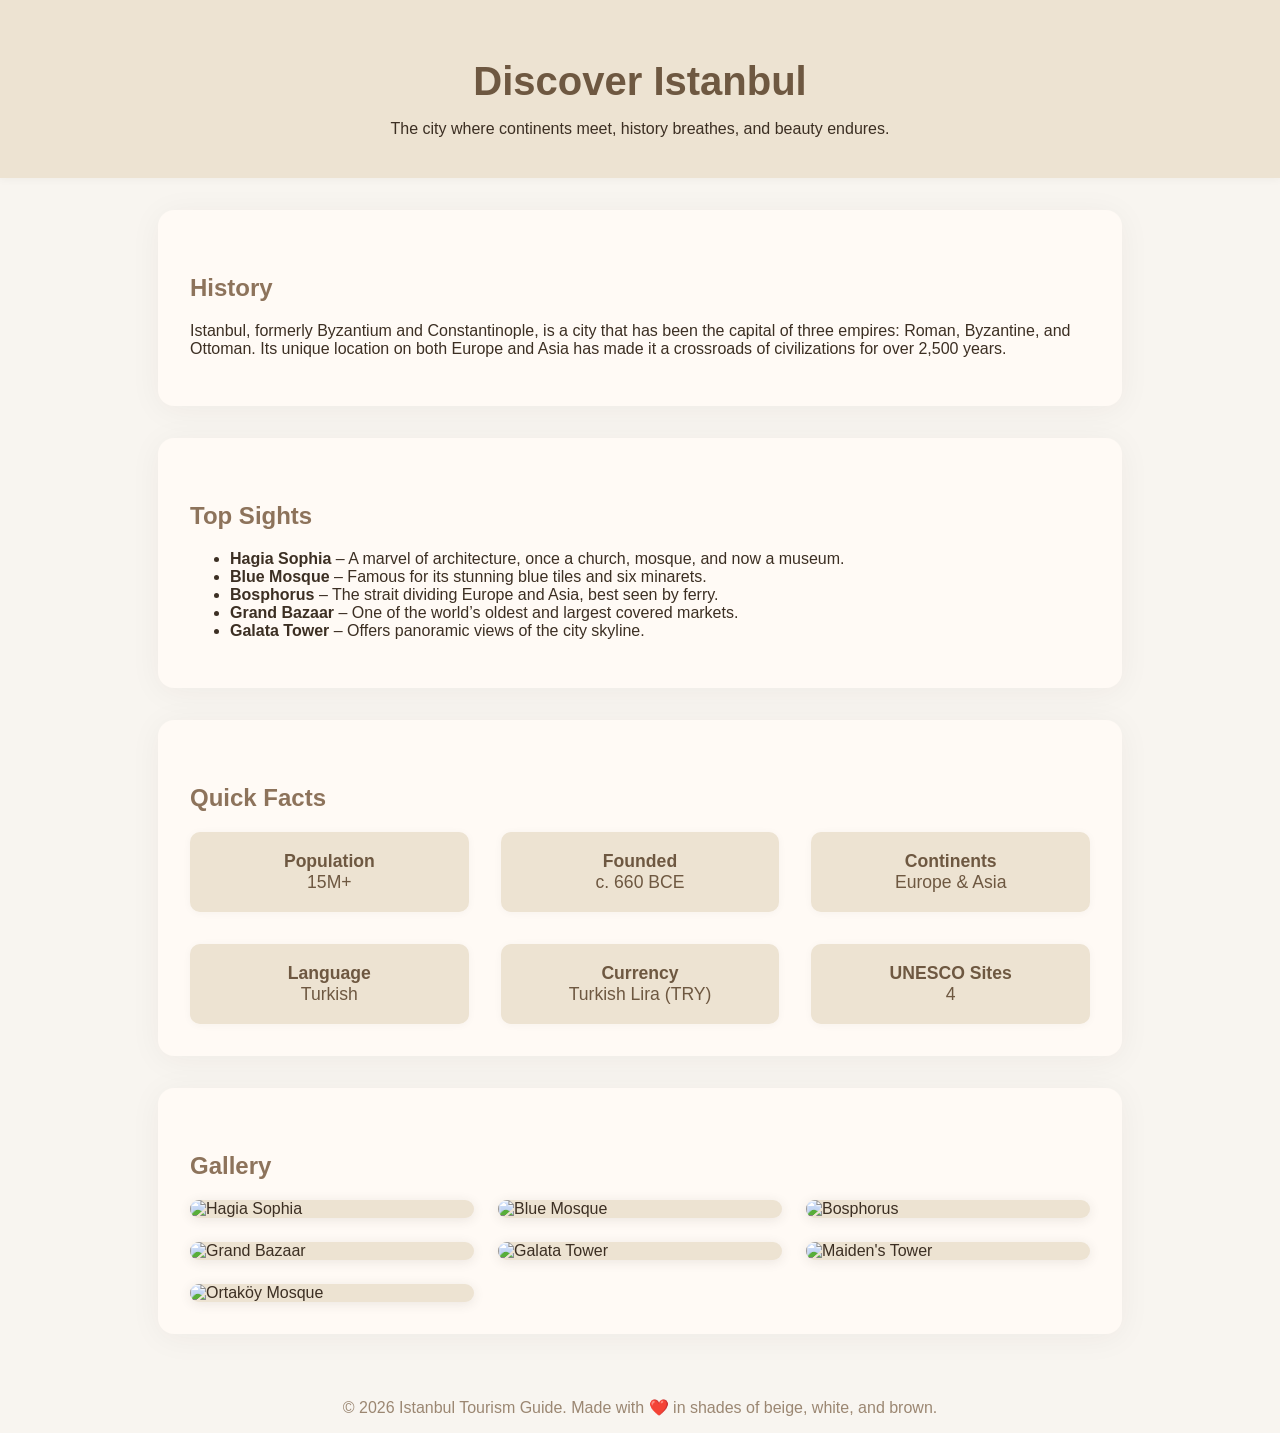
==== index.html @ f45b3704 "Gloamy's first project" ====
<!DOCTYPE html>
<html lang="en">
<head>
  <meta charset="UTF-8">
  <meta name="viewport" content="width=device-width, initial-scale=1.0">
  <title>Istanbul Tourism</title>
  <link rel="stylesheet" href="style.css">
</head>
<body>
  <header>
    <h1>Discover Istanbul</h1>
    <p>The city where continents meet, history breathes, and beauty endures.</p>
  </header>
  <section>
    <h2>History</h2>
    <p>Istanbul, formerly Byzantium and Constantinople, is a city that has been the capital of three empires: Roman, Byzantine, and Ottoman. Its unique location on both Europe and Asia has made it a crossroads of civilizations for over 2,500 years.</p>
  </section>
  <section>
    <h2>Top Sights</h2>
    <ul>
      <li><b>Hagia Sophia</b> – A marvel of architecture, once a church, mosque, and now a museum.</li>
      <li><b>Blue Mosque</b> – Famous for its stunning blue tiles and six minarets.</li>
      <li><b>Bosphorus</b> – The strait dividing Europe and Asia, best seen by ferry.</li>
      <li><b>Grand Bazaar</b> – One of the world’s oldest and largest covered markets.</li>
      <li><b>Galata Tower</b> – Offers panoramic views of the city skyline.</li>
    </ul>
  </section>
  <section>
    <h2>Quick Facts</h2>
    <div class="quick-facts">
      <div class="quick-fact"><b>Population</b><br>15M+</div>
      <div class="quick-fact"><b>Founded</b><br>c. 660 BCE</div>
      <div class="quick-fact"><b>Continents</b><br>Europe & Asia</div>
      <div class="quick-fact"><b>Language</b><br>Turkish</div>
      <div class="quick-fact"><b>Currency</b><br>Turkish Lira (TRY)</div>
      <div class="quick-fact"><b>UNESCO Sites</b><br>4</div>
    </div>
  </section>
  <section>
    <h2>Gallery</h2>
    <div class="gallery">
      <img src="https://images.unsplash.com/photo-1506744038136-46273834b3fb?auto=format&fit=crop&w=600&q=80" alt="Hagia Sophia">
      <img src="https://images.unsplash.com/photo-1464983953574-0892a716854b?auto=format&fit=crop&w=600&q=80" alt="Blue Mosque">
      <img src="https://images.unsplash.com/photo-1512453979798-5ea266f8880c?auto=format&fit=crop&w=600&q=80" alt="Bosphorus">
      <img src="https://images.unsplash.com/photo-1501594907352-04cda38ebc29?auto=format&fit=crop&w=600&q=80" alt="Grand Bazaar">
      <img src="https://images.unsplash.com/photo-1465101046530-73398c7f28ca?auto=format&fit=crop&w=600&q=80" alt="Galata Tower">
      <img src="https://images.unsplash.com/photo-1524492449090-1a064cec1dfa?auto=format&fit=crop&w=600&q=80" alt="Maiden's Tower">
      <img src="https://images.unsplash.com/photo-1467269204594-9661b134dd2b?auto=format&fit=crop&w=600&q=80" alt="Ortaköy Mosque">
    </div>
  </section>
  <footer>
    &copy; 2026 Istanbul Tourism Guide. Made with ❤️ in shades of beige, white, and brown.
  </footer>
</body>
</html>
---- style.css ----
body {
  background: #f8f5f0;
  color: #3c2f23;
  font-family: 'Segoe UI', 'Helvetica Neue', Arial, sans-serif;
  margin: 0;
  padding: 0;
}

header {
  background: #ede3d2;
  padding: 2rem 0 1.5rem 0;
  text-align: center;
  box-shadow: 0 2px 8px rgba(60,47,35,0.04);
}

h1 {
  font-size: 2.5rem;
  color: #6e5841;
  margin-bottom: 0.5rem;
}

h2 {
  color: #8d735b;
  margin-top: 2rem;
}

section {
  max-width: 900px;
  margin: 2rem auto;
  background: #fffaf5;
  border-radius: 16px;
  box-shadow: 0 4px 32px rgba(60,47,35,0.05);
  padding: 2rem;
}

.gallery {
  display: grid;
  grid-template-columns: repeat(auto-fit, minmax(220px, 1fr));
  gap: 1.5rem;
  margin-top: 1rem;
}

.gallery img {
  width: 100%;
  border-radius: 12px;
  box-shadow: 0 2px 12px rgba(60,47,35,0.10);
  background: #ede3d2;
}

footer {
  text-align: center;
  color: #9b8772;
  padding: 2rem 0 1rem 0;
  font-size: 1rem;
}

.quick-facts {
  display: flex;
  flex-wrap: wrap;
  gap: 2rem;
  margin-top: 1rem;
}

.quick-fact {
  background: #ede3d2;
  border-radius: 10px;
  padding: 1.2rem 2rem;
  font-size: 1.1rem;
  color: #6e5841;
  flex: 1 1 160px;
  text-align: center;
  box-shadow: 0 1px 8px rgba(60,47,35,0.04);
}
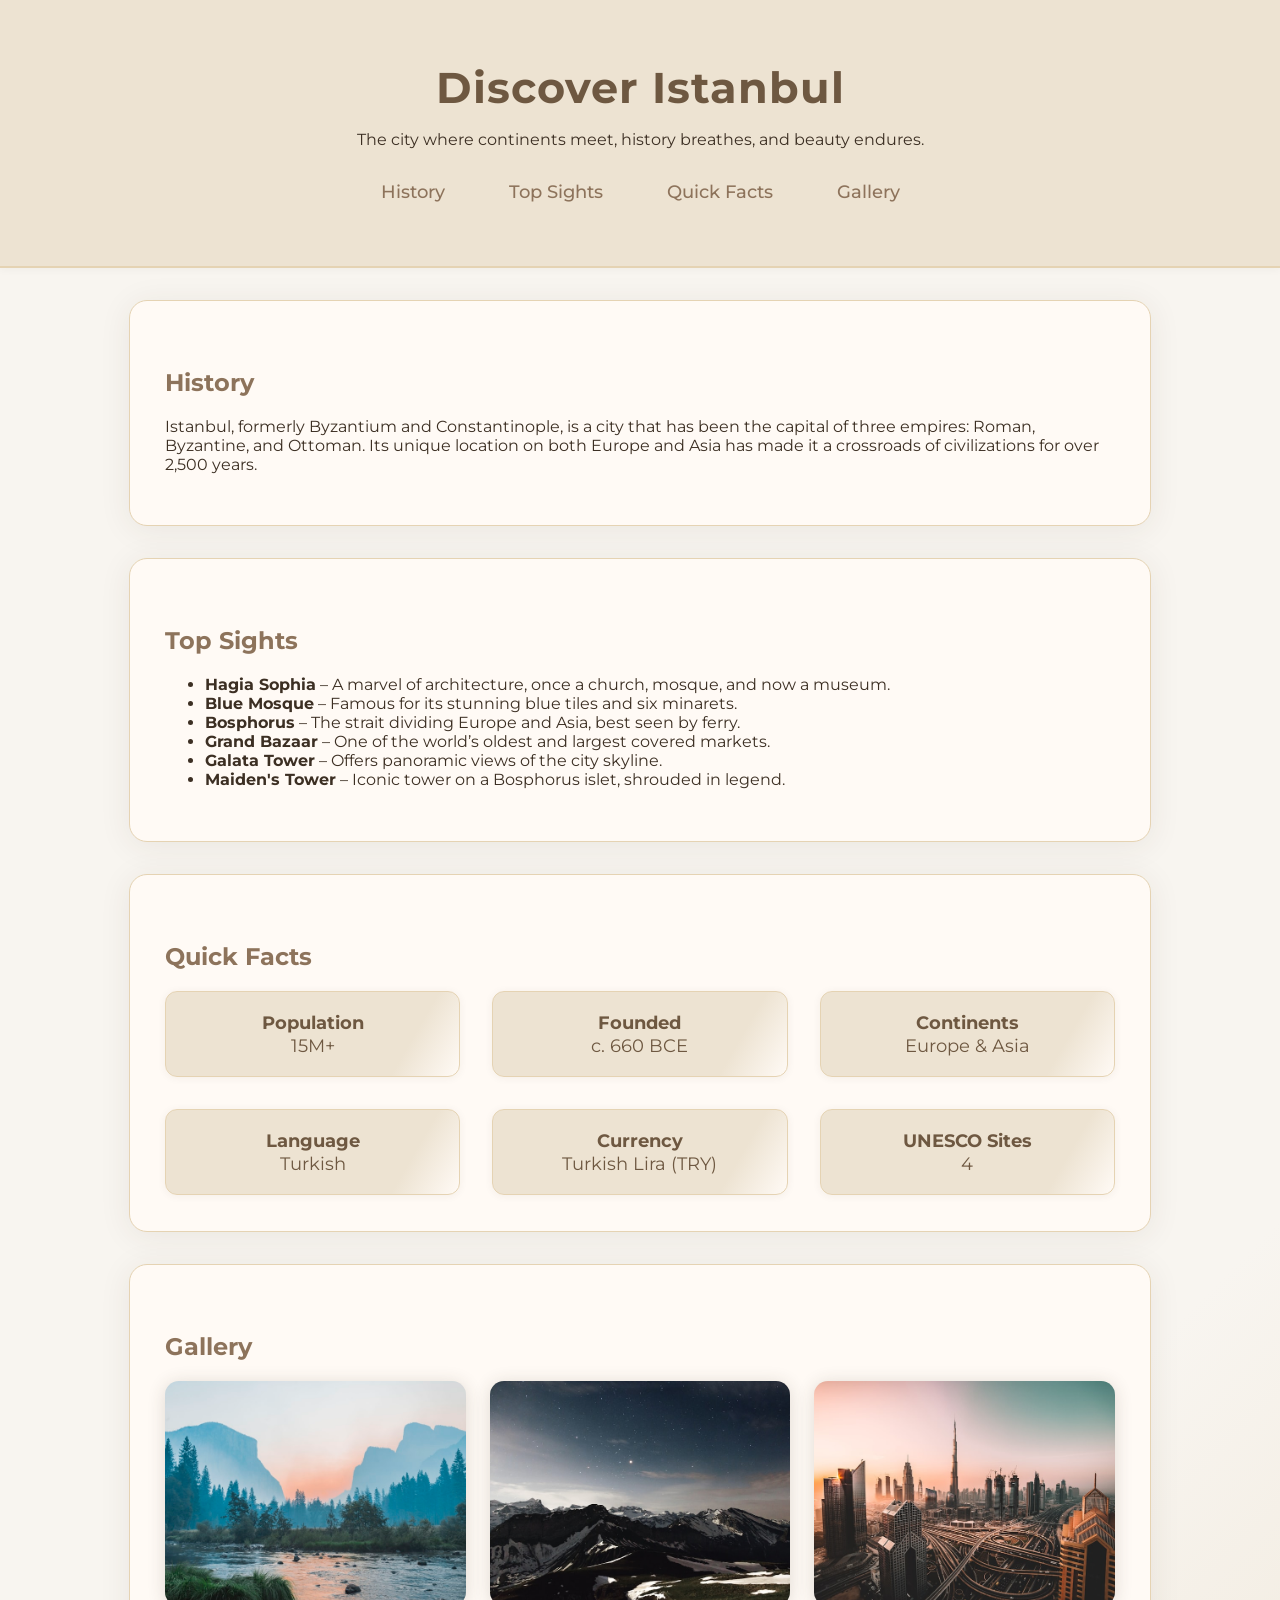
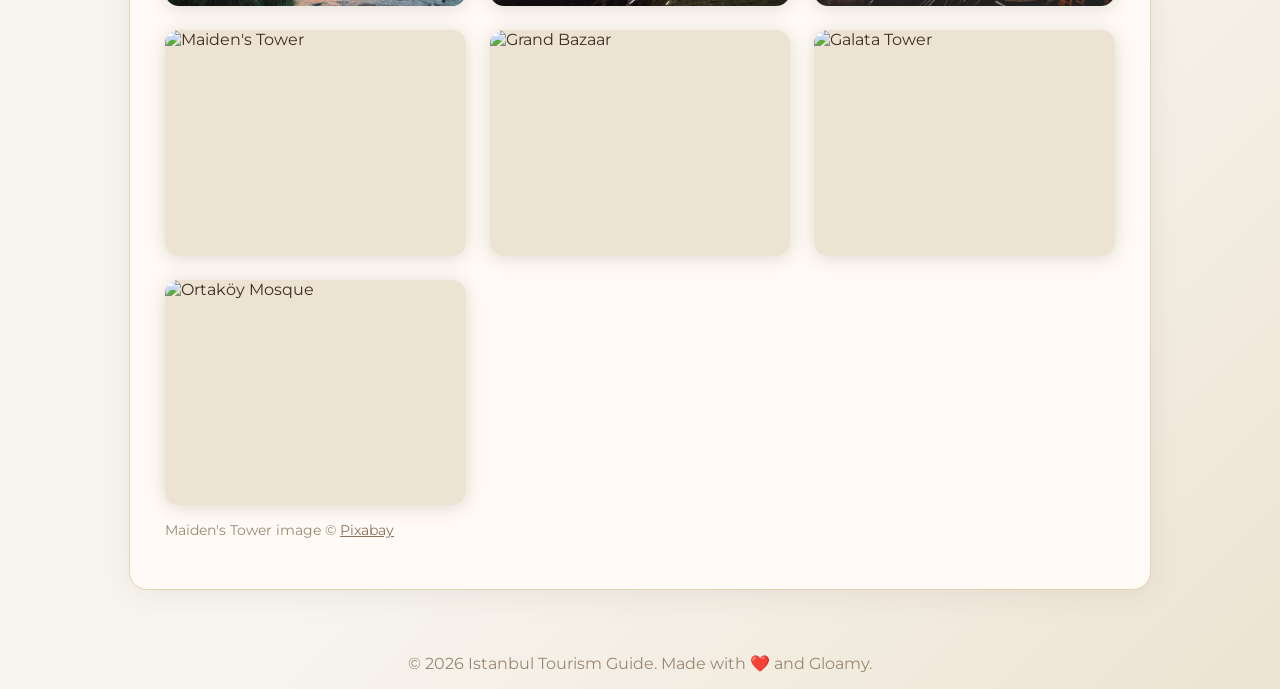
==== commit d49bd753: "UI overhaul, Maiden Tower image fix, and polish – Gloamy" ====
--- a/index.html
+++ b/index.html
@@ -5,17 +5,36 @@
   <meta name="viewport" content="width=device-width, initial-scale=1.0">
   <title>Istanbul Tourism</title>
   <link rel="stylesheet" href="style.css">
+  <link href="https://fonts.googleapis.com/css2?family=Montserrat:wght@700;400&family=Roboto:wght@400;500&display=swap" rel="stylesheet">
+  <style>
+    body { font-family: 'Montserrat', 'Roboto', 'Segoe UI', Arial, sans-serif; }
+    header { position: sticky; top: 0; z-index: 10; animation: fadeDown 0.9s; }
+    @keyframes fadeDown { from { opacity: 0; transform: translateY(-32px);} to { opacity: 1; transform: none; } }
+    .gallery img { transition: transform 0.3s cubic-bezier(.4,2,.6,1), box-shadow 0.3s; }
+    .gallery img:hover { transform: scale(1.07) rotate(-1deg); box-shadow: 0 8px 32px rgba(60,47,35,0.18); }
+    section { animation: fadeUp 0.7s; }
+    @keyframes fadeUp { from { opacity: 0; transform: translateY(30px);} to { opacity: 1; transform: none; } }
+    nav { display: flex; gap: 2rem; justify-content: center; margin-bottom: 2rem; }
+    nav a { color: #8d735b; text-decoration: none; font-weight: 500; padding: 0.5rem 1rem; border-radius: 8px; transition: background 0.2s; }
+    nav a:hover { background: #ede3d2; }
+  </style>
 </head>
 <body>
   <header>
     <h1>Discover Istanbul</h1>
     <p>The city where continents meet, history breathes, and beauty endures.</p>
+    <nav>
+      <a href="#history">History</a>
+      <a href="#sights">Top Sights</a>
+      <a href="#facts">Quick Facts</a>
+      <a href="#gallery">Gallery</a>
+    </nav>
   </header>
-  <section>
+  <section id="history">
     <h2>History</h2>
     <p>Istanbul, formerly Byzantium and Constantinople, is a city that has been the capital of three empires: Roman, Byzantine, and Ottoman. Its unique location on both Europe and Asia has made it a crossroads of civilizations for over 2,500 years.</p>
   </section>
-  <section>
+  <section id="sights">
     <h2>Top Sights</h2>
     <ul>
       <li><b>Hagia Sophia</b> – A marvel of architecture, once a church, mosque, and now a museum.</li>
@@ -23,9 +42,10 @@
       <li><b>Bosphorus</b> – The strait dividing Europe and Asia, best seen by ferry.</li>
       <li><b>Grand Bazaar</b> – One of the world’s oldest and largest covered markets.</li>
       <li><b>Galata Tower</b> – Offers panoramic views of the city skyline.</li>
+      <li><b>Maiden's Tower</b> – Iconic tower on a Bosphorus islet, shrouded in legend.</li>
     </ul>
   </section>
-  <section>
+  <section id="facts">
     <h2>Quick Facts</h2>
     <div class="quick-facts">
       <div class="quick-fact"><b>Population</b><br>15M+</div>
@@ -36,20 +56,21 @@
       <div class="quick-fact"><b>UNESCO Sites</b><br>4</div>
     </div>
   </section>
-  <section>
+  <section id="gallery">
     <h2>Gallery</h2>
     <div class="gallery">
-      <img src="https://images.unsplash.com/photo-1506744038136-46273834b3fb?auto=format&fit=crop&w=600&q=80" alt="Hagia Sophia">
-      <img src="https://images.unsplash.com/photo-1464983953574-0892a716854b?auto=format&fit=crop&w=600&q=80" alt="Blue Mosque">
-      <img src="https://images.unsplash.com/photo-1512453979798-5ea266f8880c?auto=format&fit=crop&w=600&q=80" alt="Bosphorus">
+      <img src="images/istanbul1.jpg" alt="Hagia Sophia">
+      <img src="images/istanbul2.jpg" alt="Blue Mosque">
+      <img src="images/istanbul3.jpg" alt="Bosphorus">
+      <img src="images/maiden-tower.jpg" alt="Maiden's Tower" title="Maiden's Tower (Pixabay)">
       <img src="https://images.unsplash.com/photo-1501594907352-04cda38ebc29?auto=format&fit=crop&w=600&q=80" alt="Grand Bazaar">
       <img src="https://images.unsplash.com/photo-1465101046530-73398c7f28ca?auto=format&fit=crop&w=600&q=80" alt="Galata Tower">
-      <img src="https://images.unsplash.com/photo-1524492449090-1a064cec1dfa?auto=format&fit=crop&w=600&q=80" alt="Maiden's Tower">
       <img src="https://images.unsplash.com/photo-1467269204594-9661b134dd2b?auto=format&fit=crop&w=600&q=80" alt="Ortaköy Mosque">
     </div>
+    <p style="font-size:0.9rem;color:#9b8772;margin-top:1rem;">Maiden's Tower image &copy; <a href="https://pixabay.com/photos/maiden-tower-turkey-tower-istanbul-2426488/" target="_blank" rel="noopener" style="color:#8d735b;">Pixabay</a></p>
   </section>
   <footer>
-    &copy; 2026 Istanbul Tourism Guide. Made with ❤️ in shades of beige, white, and brown.
+    &copy; 2026 Istanbul Tourism Guide. Made with ❤️ and Gloamy.
   </footer>
 </body>
 </html>
--- a/style.css
+++ b/style.css
@@ -1,7 +1,7 @@
 body {
-  background: #f8f5f0;
+  background: linear-gradient(135deg, #f8f5f0 70%, #ede3d2 100%);
   color: #3c2f23;
-  font-family: 'Segoe UI', 'Helvetica Neue', Arial, sans-serif;
+  font-family: 'Montserrat', 'Roboto', 'Segoe UI', Arial, sans-serif;
   margin: 0;
   padding: 0;
 }
@@ -11,26 +11,31 @@
   padding: 2rem 0 1.5rem 0;
   text-align: center;
   box-shadow: 0 2px 8px rgba(60,47,35,0.04);
+  border-bottom: 2px solid #e5d3b3;
 }
 
 h1 {
-  font-size: 2.5rem;
+  font-size: 2.7rem;
   color: #6e5841;
   margin-bottom: 0.5rem;
+  letter-spacing: 1px;
+  font-family: 'Montserrat', 'Segoe UI', Arial, sans-serif;
 }
 
 h2 {
   color: #8d735b;
   margin-top: 2rem;
+  font-family: 'Montserrat', 'Segoe UI', Arial, sans-serif;
 }
 
 section {
-  max-width: 900px;
+  max-width: 950px;
   margin: 2rem auto;
   background: #fffaf5;
-  border-radius: 16px;
-  box-shadow: 0 4px 32px rgba(60,47,35,0.05);
-  padding: 2rem;
+  border-radius: 18px;
+  box-shadow: 0 4px 32px rgba(60,47,35,0.08);
+  padding: 2.2rem;
+  border: 1px solid #e5d3b3;
 }
 
 .gallery {
@@ -42,9 +47,11 @@
 
 .gallery img {
   width: 100%;
-  border-radius: 12px;
-  box-shadow: 0 2px 12px rgba(60,47,35,0.10);
+  border-radius: 14px;
+  box-shadow: 0 2px 18px rgba(60,47,35,0.16);
   background: #ede3d2;
+  aspect-ratio: 4/3;
+  object-fit: cover;
 }
 
 footer {
@@ -62,12 +69,43 @@
 }
 
 .quick-fact {
-  background: #ede3d2;
-  border-radius: 10px;
+  background: linear-gradient(120deg, #ede3d2 80%, #fffaf5 100%);
+  border-radius: 12px;
   padding: 1.2rem 2rem;
-  font-size: 1.1rem;
+  font-size: 1.13rem;
   color: #6e5841;
   flex: 1 1 160px;
   text-align: center;
-  box-shadow: 0 1px 8px rgba(60,47,35,0.04);
+  box-shadow: 0 1px 8px rgba(60,47,35,0.06);
+  border: 1px solid #e5d3b3;
+  transition: box-shadow 0.2s, transform 0.2s;
 }
+.quick-fact:hover {
+  box-shadow: 0 4px 24px rgba(60,47,35,0.18);
+  transform: translateY(-3px) scale(1.04);
+}
+
+nav {
+  margin-top: 1.5rem;
+  margin-bottom: 0.5rem;
+}
+
+nav a {
+  color: #8d735b;
+  text-decoration: none;
+  font-weight: 600;
+  padding: 0.5rem 1.2rem;
+  border-radius: 8px;
+  transition: background 0.2s, color 0.2s;
+  font-size: 1.1rem;
+}
+nav a:hover {
+  background: #f8e6c1;
+  color: #6e5841;
+}
+
+@media (max-width: 700px) {
+  section { padding: 1.1rem; }
+  .gallery { grid-template-columns: 1fr; }
+  .quick-facts { gap: 1rem; }
+}
